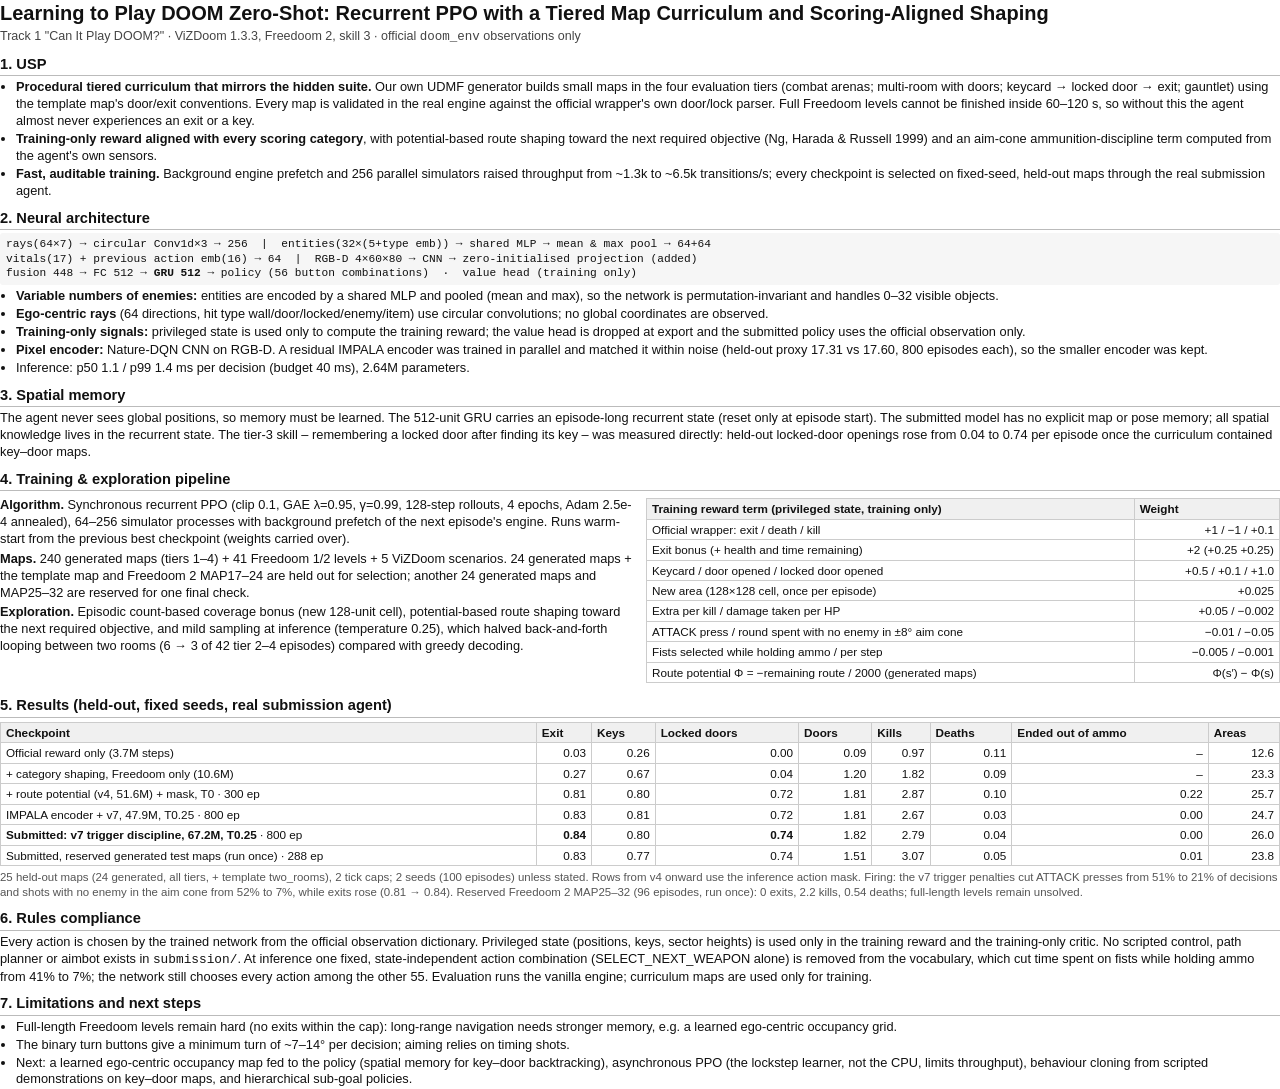
==== docs/brief/brief.html @ 6b7be012 "chore(training): add training pipeline and drop superseded probes Add the code behind the submitted " ====
<!doctype html>
<html lang="en"><head><meta charset="utf-8"><title>DOOM Agent Brief</title>
<style>
@page { size: A4; margin: 13mm 14mm; }
body { font: 9.6pt/1.32 "Helvetica Neue", Arial, sans-serif; color: #111; margin: 0; }
h1 { font-size: 15pt; margin: 0 0 2px; } .sub { color: #444; margin: 0 0 8px; font-size: 9.4pt; }
h2 { font-size: 11pt; margin: 9px 0 3px; border-bottom: 1px solid #bbb; padding-bottom: 1px; }
p { margin: 3px 0; } ul { margin: 3px 0 3px 16px; padding: 0; } li { margin: 1px 0; }
table { border-collapse: collapse; width: 100%; font-size: 8.8pt; margin: 4px 0; }
th, td { border: 1px solid #ccc; padding: 2px 5px; text-align: left; vertical-align: top; }
th { background: #f0f0f0; } td.n { text-align: right; }
.cols { display: grid; grid-template-columns: 1fr 1fr; gap: 12px; }
.pipe { font-family: Menlo, monospace; font-size: 8.4pt; background: #f6f6f6; padding: 4px 6px; border-radius: 3px; }
.page2 { break-before: page; }
.note { color: #555; font-size: 8.6pt; }
</style></head><body>

<h1>Learning to Play DOOM Zero-Shot: Recurrent PPO with a Tiered Map Curriculum and Scoring-Aligned Shaping</h1>
<p class="sub">Track 1 "Can It Play DOOM?" &middot; ViZDoom 1.3.3, Freedoom 2, skill 3 &middot; official <code>doom_env</code> observations only</p>

<h2>1. USP</h2>
<ul>
<li><b>Procedural tiered curriculum that mirrors the hidden suite.</b> Our own UDMF generator builds small maps in the four evaluation tiers (combat arenas; multi-room with doors; keycard &rarr; locked door &rarr; exit; gauntlet) using the template map's door/exit conventions. Every map is validated in the real engine against the official wrapper's own door/lock parser. Full Freedoom levels cannot be finished inside 60&ndash;120 s, so without this the agent almost never experiences an exit or a key.</li>
<li><b>Training-only reward aligned with every scoring category</b>, with potential-based route shaping toward the next required objective (Ng, Harada &amp; Russell 1999) and an aim-cone ammunition-discipline term computed from the agent's own sensors.</li>
<li><b>Fast, auditable training.</b> Background engine prefetch and 256 parallel simulators raised throughput from ~1.3k to ~6.5k transitions/s; every checkpoint is selected on fixed-seed, held-out maps through the real submission agent.</li>
</ul>

<h2>2. Neural architecture</h2>
<div class="pipe">rays(64&times;7) &rarr; circular Conv1d&times;3 &rarr; 256 &nbsp;|&nbsp; entities(32&times;(5+type emb)) &rarr; shared MLP &rarr; mean &amp; max pool &rarr; 64+64<br>
vitals(17) + previous action emb(16) &rarr; 64 &nbsp;|&nbsp; RGB-D 4&times;60&times;80 &rarr; CNN &rarr; zero-initialised projection (added)<br>
fusion 448 &rarr; FC 512 &rarr; <b>GRU 512</b>  &rarr; policy (56 button combinations) &nbsp;&middot;&nbsp; value head (training only)</div>
<ul>
<li><b>Variable numbers of enemies:</b> entities are encoded by a shared MLP and pooled (mean and max), so the network is permutation-invariant and handles 0&ndash;32 visible objects.</li>
<li><b>Ego-centric rays</b> (64 directions, hit type wall/door/locked/enemy/item) use circular convolutions; no global coordinates are observed.</li>
<li><b>Training-only signals:</b> privileged state is used only to compute the training reward; the value head is dropped at export and the submitted policy uses the official observation only.</li>
<li><b>Pixel encoder:</b> Nature-DQN CNN on RGB-D. A residual IMPALA encoder was trained in parallel and matched it within noise (held-out proxy 17.31 vs 17.60, 800 episodes each), so the smaller encoder was kept.</li>
<li>Inference: p50 1.1 / p99 1.4 ms per decision (budget 40 ms), 2.64M parameters.</li>
</ul>

<h2>3. Spatial memory</h2>
<p>The agent never sees global positions, so memory must be learned. The 512-unit GRU carries an episode-long recurrent state (reset only at episode start). The submitted model has no explicit map or pose memory; all spatial knowledge lives in the recurrent state. The tier-3 skill &ndash; remembering a locked door after finding its key &ndash; was measured directly: held-out locked-door openings rose from 0.04 to 0.74 per episode once the curriculum contained key&ndash;door maps.</p>

<div class="page2"></div>
<h2>4. Training &amp; exploration pipeline</h2>
<div class="cols"><div>
<p><b>Algorithm.</b> Synchronous recurrent PPO (clip 0.1, GAE &lambda;=0.95, &gamma;=0.99, 128-step rollouts, 4 epochs, Adam 2.5e-4 annealed), 64&ndash;256 simulator processes with background prefetch of the next episode's engine. Runs warm-start from the previous best checkpoint (weights carried over).</p>
<p><b>Maps.</b> 240 generated maps (tiers 1&ndash;4) + 41 Freedoom 1/2 levels + 5 ViZDoom scenarios. 24 generated maps + the template map and Freedoom 2 MAP17&ndash;24 are held out for selection; another 24 generated maps and MAP25&ndash;32 are reserved for one final check.</p>
<p><b>Exploration.</b> Episodic count-based coverage bonus (new 128-unit cell), potential-based route shaping toward the next required objective, and mild sampling at inference (temperature 0.25), which halved back-and-forth looping between two rooms (6 &rarr; 3 of 42 tier 2&ndash;4 episodes) compared with greedy decoding.</p>
</div><div>
<table><tr><th>Training reward term (privileged state, training only)</th><th>Weight</th></tr>
<tr><td>Official wrapper: exit / death / kill</td><td class="n">+1 / &minus;1 / +0.1</td></tr>
<tr><td>Exit bonus (+ health and time remaining)</td><td class="n">+2 (+0.25 +0.25)</td></tr>
<tr><td>Keycard / door opened / locked door opened</td><td class="n">+0.5 / +0.1 / +1.0</td></tr>
<tr><td>New area (128&times;128 cell, once per episode)</td><td class="n">+0.025</td></tr>
<tr><td>Extra per kill / damage taken per HP</td><td class="n">+0.05 / &minus;0.002</td></tr>
<tr><td>ATTACK press / round spent with no enemy in &plusmn;8&deg; aim cone</td><td class="n">&minus;0.01 / &minus;0.05</td></tr>
<tr><td>Fists selected while holding ammo / per step</td><td class="n">&minus;0.005 / &minus;0.001</td></tr>
<tr><td>Route potential &Phi; = &minus;remaining route / 2000 (generated maps)</td><td class="n">&Phi;(s&prime;) &minus; &Phi;(s)</td></tr></table>
</div></div>

<h2>5. Results (held-out, fixed seeds, real submission agent)</h2>
<table>
<tr><th>Checkpoint</th><th>Exit</th><th>Keys</th><th>Locked doors</th><th>Doors</th><th>Kills</th><th>Deaths</th><th>Ended out of ammo</th><th>Areas</th></tr>
<tr><td>Official reward only (3.7M steps)</td><td class="n">0.03</td><td class="n">0.26</td><td class="n">0.00</td><td class="n">0.09</td><td class="n">0.97</td><td class="n">0.11</td><td class="n">&ndash;</td><td class="n">12.6</td></tr>
<tr><td>+ category shaping, Freedoom only (10.6M)</td><td class="n">0.27</td><td class="n">0.67</td><td class="n">0.04</td><td class="n">1.20</td><td class="n">1.82</td><td class="n">0.09</td><td class="n">&ndash;</td><td class="n">23.3</td></tr>
<tr><td>+ route potential (v4, 51.6M) + mask, T0 &middot; 300 ep</td><td class="n">0.81</td><td class="n">0.80</td><td class="n">0.72</td><td class="n">1.81</td><td class="n">2.87</td><td class="n">0.10</td><td class="n">0.22</td><td class="n">25.7</td></tr>
<tr><td>IMPALA encoder + v7, 47.9M, T0.25 &middot; 800 ep</td><td class="n">0.83</td><td class="n">0.81</td><td class="n">0.72</td><td class="n">1.81</td><td class="n">2.67</td><td class="n">0.03</td><td class="n">0.00</td><td class="n">24.7</td></tr>
<tr><td><b>Submitted: v7 trigger discipline, 67.2M, T0.25</b> &middot; 800 ep</td><td class="n"><b>0.84</b></td><td class="n">0.80</td><td class="n"><b>0.74</b></td><td class="n">1.82</td><td class="n">2.79</td><td class="n">0.04</td><td class="n">0.00</td><td class="n">26.0</td></tr>
<tr><td>Submitted, reserved generated test maps (run once) &middot; 288 ep</td><td class="n">0.83</td><td class="n">0.77</td><td class="n">0.74</td><td class="n">1.51</td><td class="n">3.07</td><td class="n">0.05</td><td class="n">0.01</td><td class="n">23.8</td></tr>
</table>
<p class="note">25 held-out maps (24 generated, all tiers, + template two_rooms), 2 tick caps; 2 seeds (100 episodes) unless stated. Rows from v4 onward use the inference action mask. Firing: the v7 trigger penalties cut ATTACK presses from 51% to 21% of decisions and shots with no enemy in the aim cone from 52% to 7%, while exits rose (0.81 &rarr; 0.84). Reserved Freedoom 2 MAP25&ndash;32 (96 episodes, run once): 0 exits, 2.2 kills, 0.54 deaths; full-length levels remain unsolved.</p>

<h2>6. Rules compliance</h2>
<p>Every action is chosen by the trained network from the official observation dictionary. Privileged state (positions, keys, sector heights) is used only in the training reward and the training-only critic. No scripted control, path planner or aimbot exists in <code>submission/</code>. At inference one fixed, state-independent action combination (SELECT_NEXT_WEAPON alone) is removed from the vocabulary, which cut time spent on fists while holding ammo from 41% to 7%; the network still chooses every action among the other 55. Evaluation runs the vanilla engine; curriculum maps are used only for training.</p>

<h2>7. Limitations and next steps</h2>
<ul>
<li>Full-length Freedoom levels remain hard (no exits within the cap): long-range navigation needs stronger memory, e.g. a learned ego-centric occupancy grid.</li>
<li>The binary turn buttons give a minimum turn of ~7&ndash;14&deg; per decision; aiming relies on timing shots.</li>
<li>Next: a learned ego-centric occupancy map fed to the policy (spatial memory for key&ndash;door backtracking), asynchronous PPO (the lockstep learner, not the CPU, limits throughput), behaviour cloning from scripted demonstrations on key&ndash;door maps, and hierarchical sub-goal policies.</li>
</ul>
</body></html>
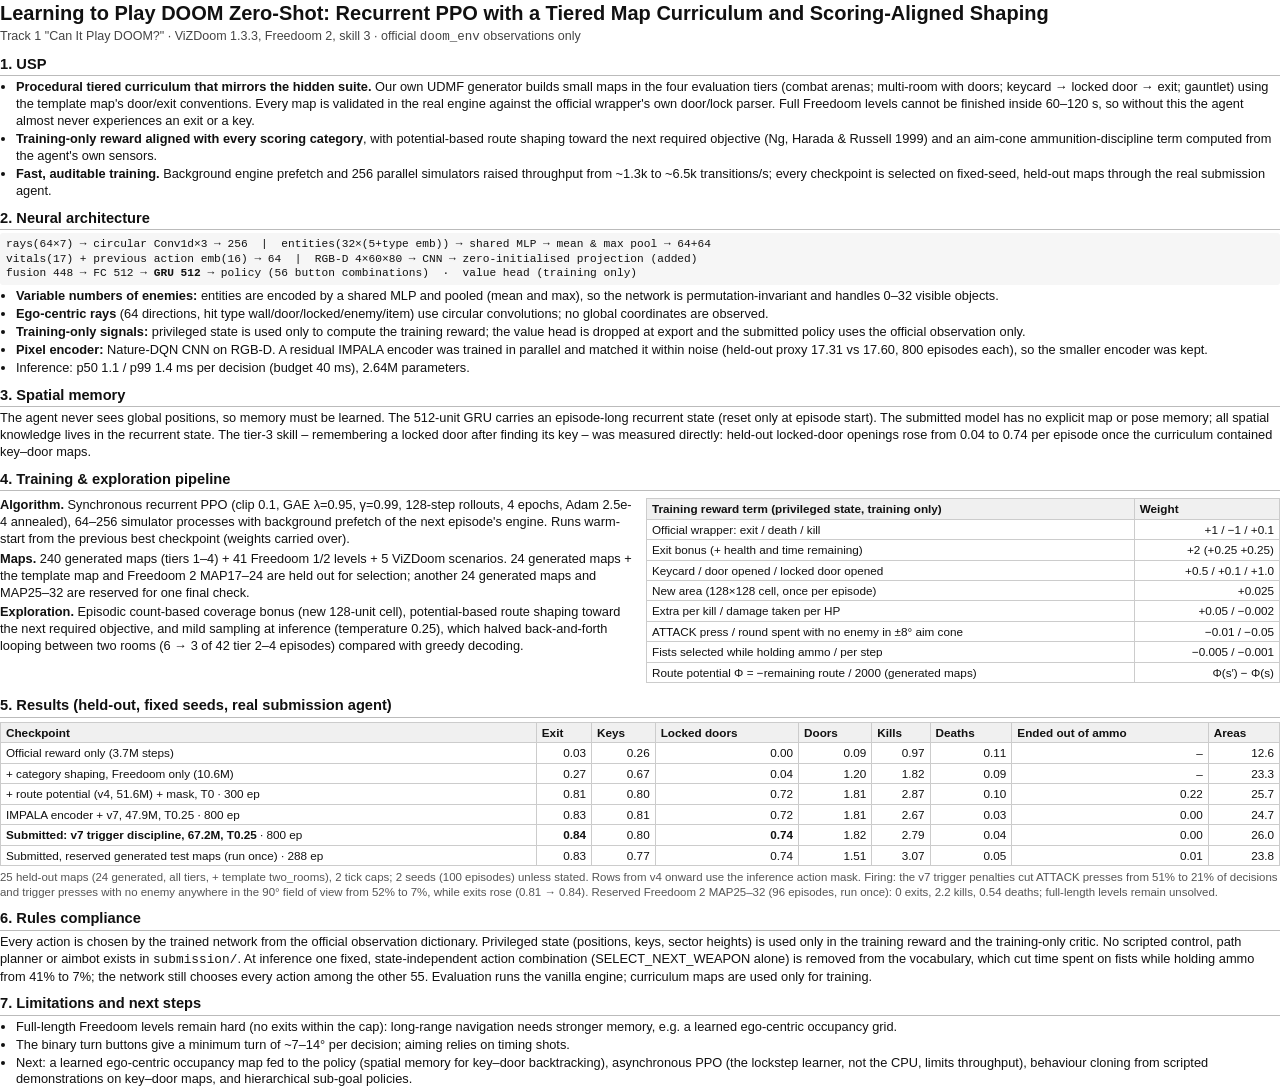
==== commit 3f85c6ab: "docs(report): add ICLR-style two-page report with figures Add the Team Kasukabe report built on the " ====
--- a/docs/brief/brief.html
+++ b/docs/brief/brief.html
@@ -68,7 +68,7 @@
 <tr><td><b>Submitted: v7 trigger discipline, 67.2M, T0.25</b> &middot; 800 ep</td><td class="n"><b>0.84</b></td><td class="n">0.80</td><td class="n"><b>0.74</b></td><td class="n">1.82</td><td class="n">2.79</td><td class="n">0.04</td><td class="n">0.00</td><td class="n">26.0</td></tr>
 <tr><td>Submitted, reserved generated test maps (run once) &middot; 288 ep</td><td class="n">0.83</td><td class="n">0.77</td><td class="n">0.74</td><td class="n">1.51</td><td class="n">3.07</td><td class="n">0.05</td><td class="n">0.01</td><td class="n">23.8</td></tr>
 </table>
-<p class="note">25 held-out maps (24 generated, all tiers, + template two_rooms), 2 tick caps; 2 seeds (100 episodes) unless stated. Rows from v4 onward use the inference action mask. Firing: the v7 trigger penalties cut ATTACK presses from 51% to 21% of decisions and shots with no enemy in the aim cone from 52% to 7%, while exits rose (0.81 &rarr; 0.84). Reserved Freedoom 2 MAP25&ndash;32 (96 episodes, run once): 0 exits, 2.2 kills, 0.54 deaths; full-length levels remain unsolved.</p>
+<p class="note">25 held-out maps (24 generated, all tiers, + template two_rooms), 2 tick caps; 2 seeds (100 episodes) unless stated. Rows from v4 onward use the inference action mask. Firing: the v7 trigger penalties cut ATTACK presses from 51% to 21% of decisions and trigger presses with no enemy anywhere in the 90&deg; field of view from 52% to 7%, while exits rose (0.81 &rarr; 0.84). Reserved Freedoom 2 MAP25&ndash;32 (96 episodes, run once): 0 exits, 2.2 kills, 0.54 deaths; full-length levels remain unsolved.</p>
 
 <h2>6. Rules compliance</h2>
 <p>Every action is chosen by the trained network from the official observation dictionary. Privileged state (positions, keys, sector heights) is used only in the training reward and the training-only critic. No scripted control, path planner or aimbot exists in <code>submission/</code>. At inference one fixed, state-independent action combination (SELECT_NEXT_WEAPON alone) is removed from the vocabulary, which cut time spent on fists while holding ammo from 41% to 7%; the network still chooses every action among the other 55. Evaluation runs the vanilla engine; curriculum maps are used only for training.</p>
